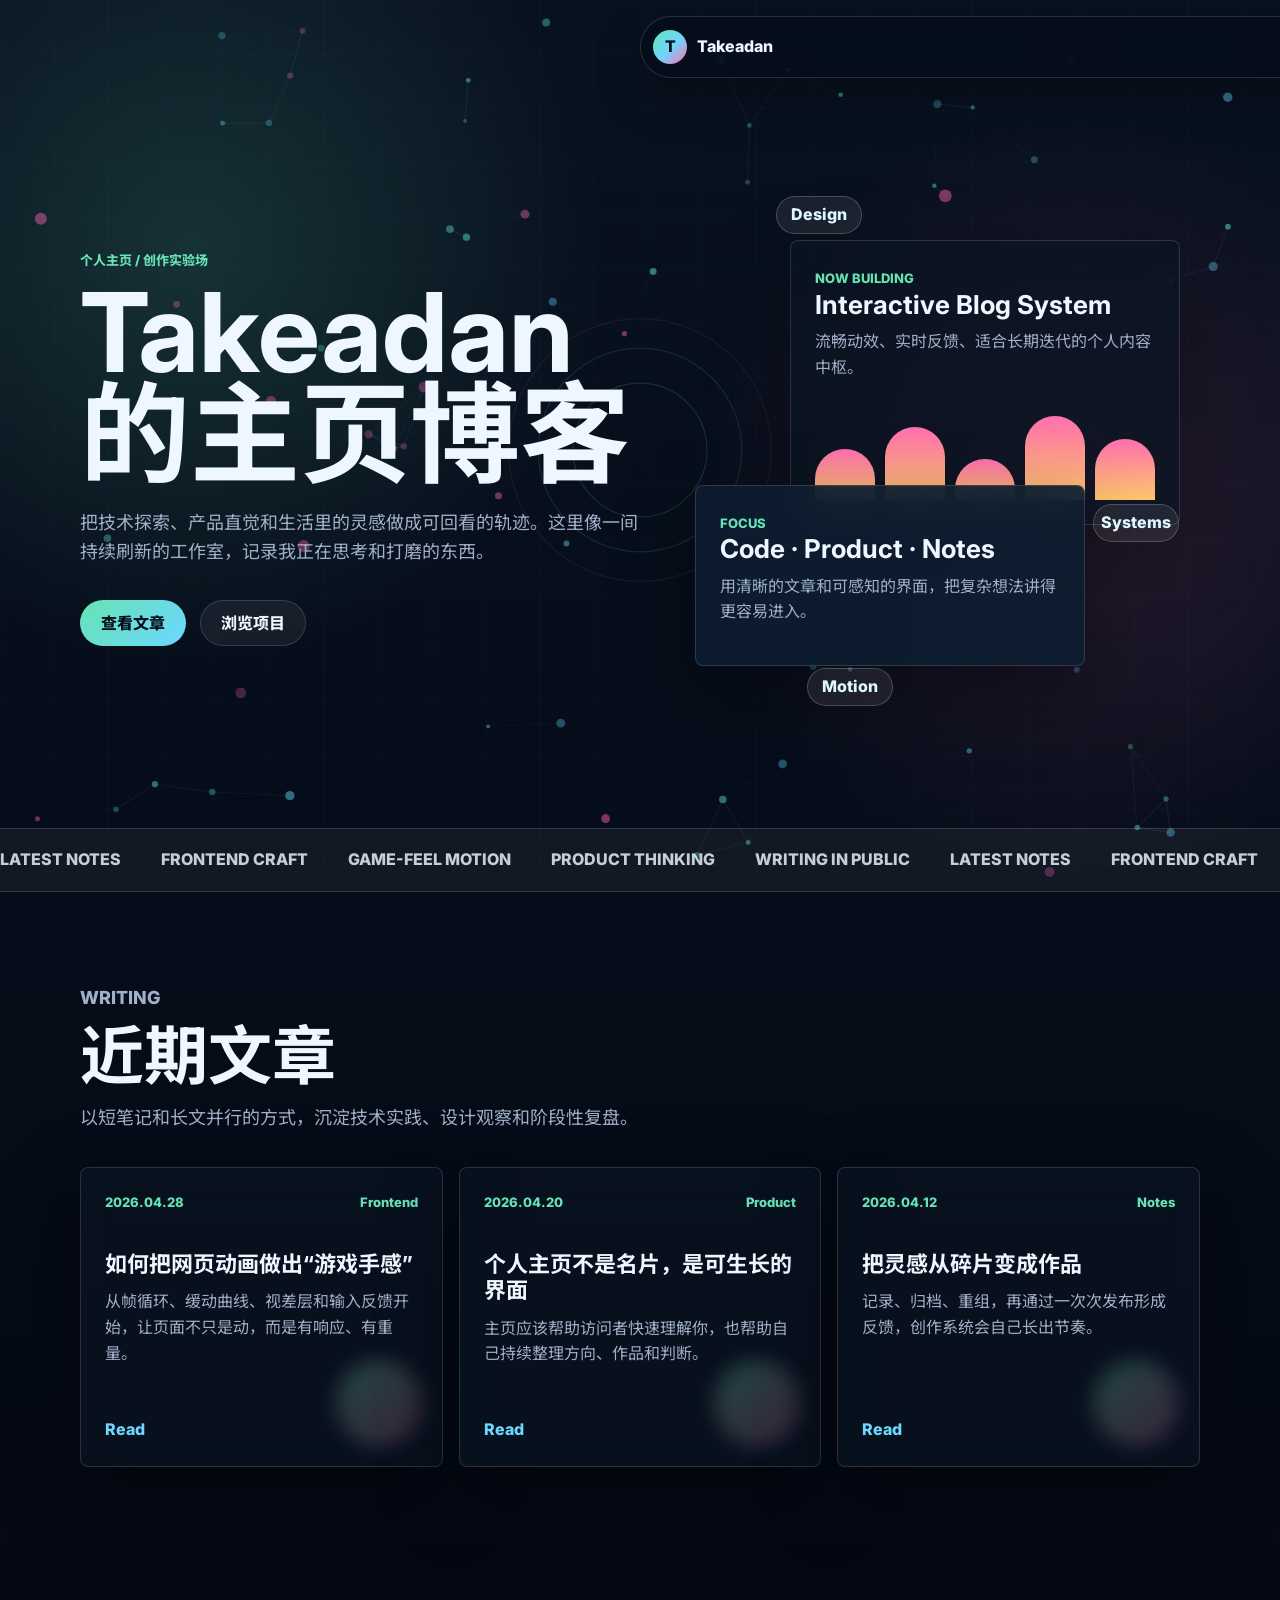
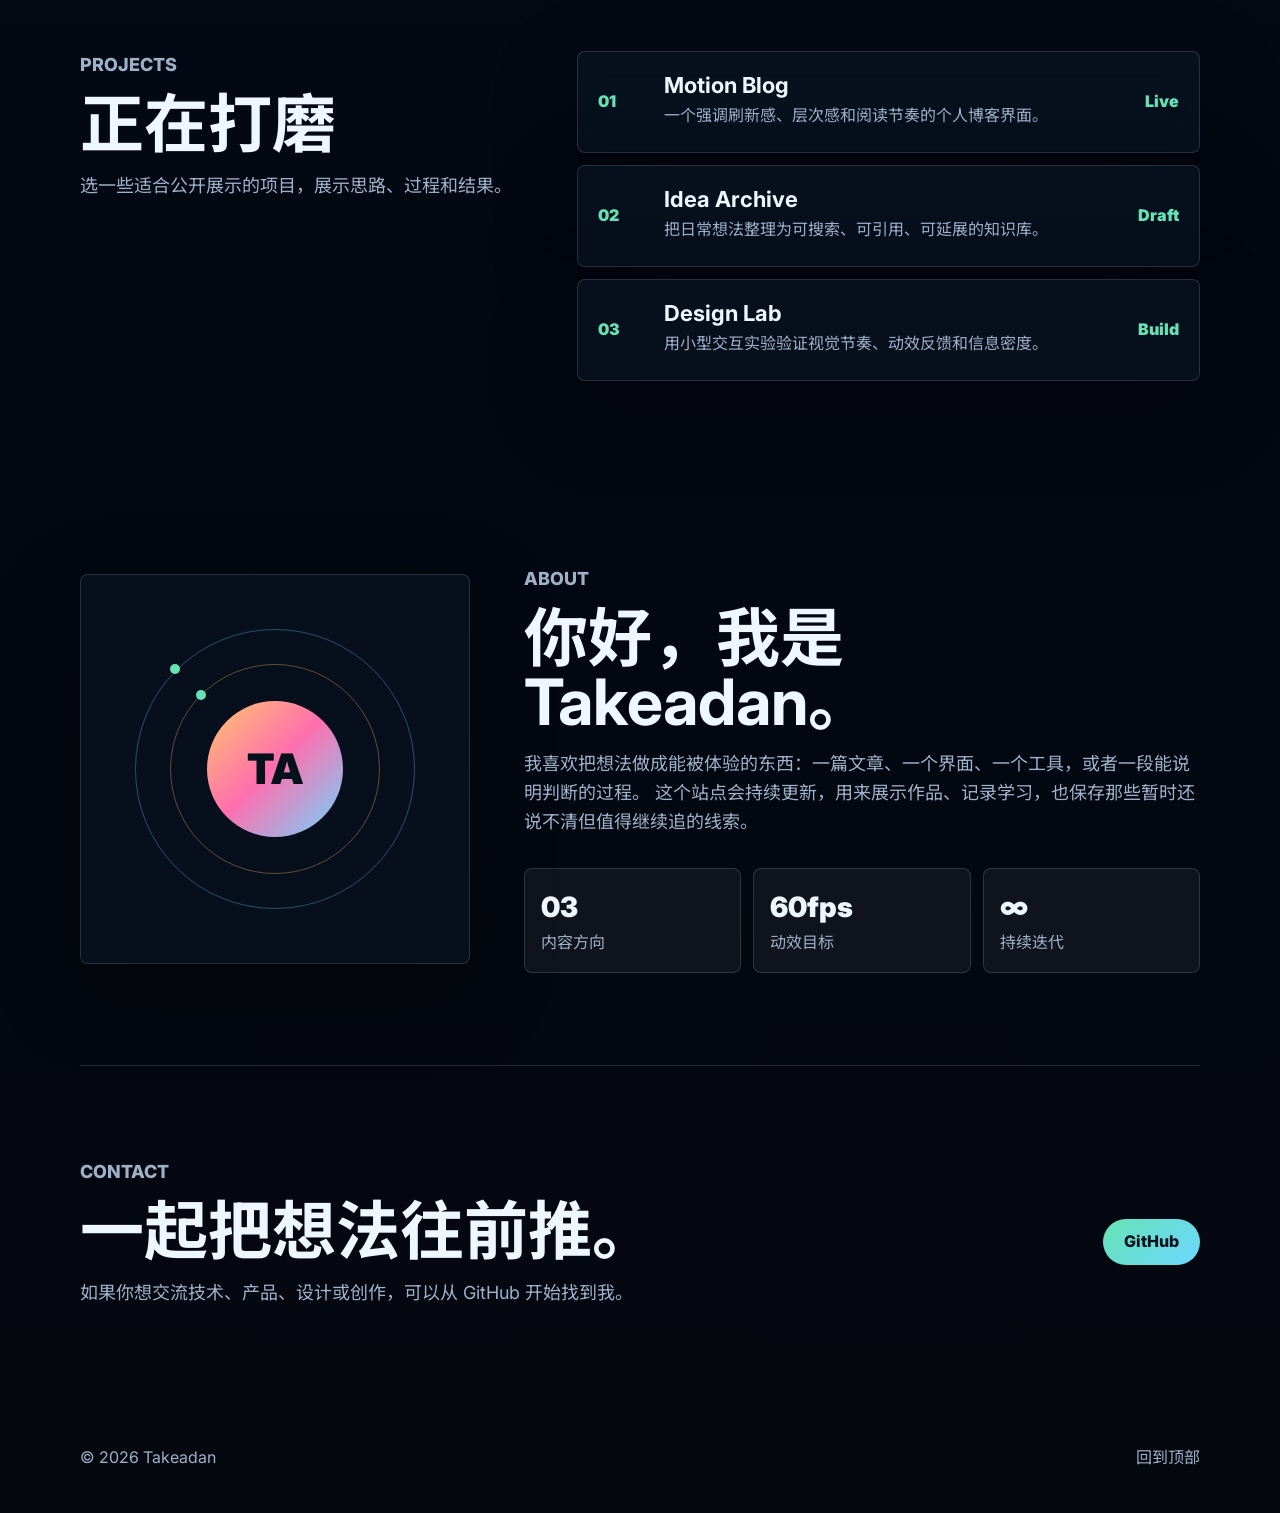
==== index.html @ 34e61346 "Create animated personal blog homepage" ====
<!doctype html>
<html lang="zh-CN">
  <head>
    <meta charset="utf-8" />
    <meta name="viewport" content="width=device-width, initial-scale=1" />
    <meta
      name="description"
      content="Takeadan 的个人主页博客，记录技术、产品、创作与生活观察。"
    />
    <meta name="theme-color" content="#08111f" />
    <title>Takeadan | Personal Blog</title>
    <link rel="preconnect" href="https://fonts.googleapis.com" />
    <link rel="preconnect" href="https://fonts.gstatic.com" crossorigin />
    <link
      href="https://fonts.googleapis.com/css2?family=Inter:wght@400;500;600;700;800&family=Noto+Sans+SC:wght@400;500;700;900&display=swap"
      rel="stylesheet"
    />
    <link rel="stylesheet" href="./styles.css" />
  </head>
  <body>
    <canvas id="motion-canvas" aria-hidden="true"></canvas>
    <div class="cursor-orbit" aria-hidden="true"></div>

    <header class="site-header" data-reveal>
      <a class="brand" href="#top" aria-label="Takeadan 首页">
        <span class="brand-mark">T</span>
        <span>Takeadan</span>
      </a>
      <nav class="site-nav" aria-label="主要导航">
        <a href="#writing">文章</a>
        <a href="#projects">项目</a>
        <a href="#about">关于</a>
        <a href="#contact">联系</a>
      </nav>
    </header>

    <main id="top">
      <section class="hero section-panel" aria-labelledby="hero-title">
        <div class="hero-copy" data-reveal>
          <p class="eyebrow">个人主页 / 创作实验场</p>
          <h1 id="hero-title">Takeadan 的主页博客</h1>
          <p class="hero-lede">
            把技术探索、产品直觉和生活里的灵感做成可回看的轨迹。这里像一间持续刷新的工作室，记录我正在思考和打磨的东西。
          </p>
          <div class="hero-actions" aria-label="快速入口">
            <a class="button primary magnetic" href="#writing">查看文章</a>
            <a class="button ghost magnetic" href="#projects">浏览项目</a>
          </div>
        </div>

        <div class="hero-stage" data-reveal>
          <div class="signal-card depth-1">
            <span class="card-kicker">Now Building</span>
            <strong>Interactive Blog System</strong>
            <p>流畅动效、实时反馈、适合长期迭代的个人内容中枢。</p>
            <div class="mini-chart" aria-hidden="true">
              <span style="--level: 54%"></span>
              <span style="--level: 76%"></span>
              <span style="--level: 43%"></span>
              <span style="--level: 88%"></span>
              <span style="--level: 64%"></span>
            </div>
          </div>
          <div class="signal-card depth-2">
            <span class="card-kicker">Focus</span>
            <strong>Code · Product · Notes</strong>
            <p>用清晰的文章和可感知的界面，把复杂想法讲得更容易进入。</p>
          </div>
          <div class="floating-chip chip-a">Design</div>
          <div class="floating-chip chip-b">Systems</div>
          <div class="floating-chip chip-c">Motion</div>
        </div>
      </section>

      <section class="ticker" aria-label="状态更新" data-reveal>
        <div class="ticker-track">
          <span>Latest notes</span>
          <span>Frontend craft</span>
          <span>Game-feel motion</span>
          <span>Product thinking</span>
          <span>Writing in public</span>
          <span>Latest notes</span>
          <span>Frontend craft</span>
          <span>Game-feel motion</span>
          <span>Product thinking</span>
          <span>Writing in public</span>
        </div>
      </section>

      <section id="writing" class="content-section" aria-labelledby="writing-title">
        <div class="section-heading" data-reveal>
          <p class="eyebrow">Writing</p>
          <h2 id="writing-title">近期文章</h2>
          <p>以短笔记和长文并行的方式，沉淀技术实践、设计观察和阶段性复盘。</p>
        </div>
        <div class="post-grid">
          <article class="post-card magnetic" data-reveal>
            <div class="post-meta">
              <time datetime="2026-04-28">2026.04.28</time>
              <span>Frontend</span>
            </div>
            <h3>如何把网页动画做出“游戏手感”</h3>
            <p>从帧循环、缓动曲线、视差层和输入反馈开始，让页面不只是动，而是有响应、有重量。</p>
            <a href="#" aria-label="阅读：如何把网页动画做出游戏手感">Read</a>
          </article>
          <article class="post-card magnetic" data-reveal>
            <div class="post-meta">
              <time datetime="2026-04-20">2026.04.20</time>
              <span>Product</span>
            </div>
            <h3>个人主页不是名片，是可生长的界面</h3>
            <p>主页应该帮助访问者快速理解你，也帮助自己持续整理方向、作品和判断。</p>
            <a href="#" aria-label="阅读：个人主页不是名片，是可生长的界面">Read</a>
          </article>
          <article class="post-card magnetic" data-reveal>
            <div class="post-meta">
              <time datetime="2026-04-12">2026.04.12</time>
              <span>Notes</span>
            </div>
            <h3>把灵感从碎片变成作品</h3>
            <p>记录、归档、重组，再通过一次次发布形成反馈，创作系统会自己长出节奏。</p>
            <a href="#" aria-label="阅读：把灵感从碎片变成作品">Read</a>
          </article>
        </div>
      </section>

      <section id="projects" class="content-section split-section" aria-labelledby="projects-title">
        <div class="section-heading" data-reveal>
          <p class="eyebrow">Projects</p>
          <h2 id="projects-title">正在打磨</h2>
          <p>选一些适合公开展示的项目，展示思路、过程和结果。</p>
        </div>
        <div class="project-list">
          <article class="project-row magnetic" data-reveal>
            <span>01</span>
            <div>
              <h3>Motion Blog</h3>
              <p>一个强调刷新感、层次感和阅读节奏的个人博客界面。</p>
            </div>
            <strong>Live</strong>
          </article>
          <article class="project-row magnetic" data-reveal>
            <span>02</span>
            <div>
              <h3>Idea Archive</h3>
              <p>把日常想法整理为可搜索、可引用、可延展的知识库。</p>
            </div>
            <strong>Draft</strong>
          </article>
          <article class="project-row magnetic" data-reveal>
            <span>03</span>
            <div>
              <h3>Design Lab</h3>
              <p>用小型交互实验验证视觉节奏、动效反馈和信息密度。</p>
            </div>
            <strong>Build</strong>
          </article>
        </div>
      </section>

      <section id="about" class="content-section about-section" aria-labelledby="about-title">
        <div class="portrait-panel" data-reveal aria-hidden="true">
          <div class="portrait-core">TA</div>
          <span class="orbit-line"></span>
          <span class="orbit-line second"></span>
        </div>
        <div class="about-copy" data-reveal>
          <p class="eyebrow">About</p>
          <h2 id="about-title">你好，我是 Takeadan。</h2>
          <p>
            我喜欢把想法做成能被体验的东西：一篇文章、一个界面、一个工具，或者一段能说明判断的过程。
            这个站点会持续更新，用来展示作品、记录学习，也保存那些暂时还说不清但值得继续追的线索。
          </p>
          <dl class="stats">
            <div>
              <dt>03</dt>
              <dd>内容方向</dd>
            </div>
            <div>
              <dt>60fps</dt>
              <dd>动效目标</dd>
            </div>
            <div>
              <dt>∞</dt>
              <dd>持续迭代</dd>
            </div>
          </dl>
        </div>
      </section>

      <section id="contact" class="content-section contact-section" aria-labelledby="contact-title">
        <div data-reveal>
          <p class="eyebrow">Contact</p>
          <h2 id="contact-title">一起把想法往前推。</h2>
          <p>如果你想交流技术、产品、设计或创作，可以从 GitHub 开始找到我。</p>
        </div>
        <a class="button primary magnetic" href="https://github.com/takeadan" rel="noreferrer" target="_blank">
          GitHub
        </a>
      </section>
    </main>

    <footer class="site-footer">
      <span>© 2026 Takeadan</span>
      <a href="#top">回到顶部</a>
    </footer>

    <script src="./script.js"></script>
  </body>
</html>
---- styles.css ----
:root {
  color-scheme: dark;
  --bg: #08111f;
  --bg-deep: #030712;
  --text: #eef6ff;
  --muted: #9fb0c7;
  --line: rgba(255, 255, 255, 0.14);
  --panel: rgba(10, 20, 34, 0.72);
  --panel-strong: rgba(13, 29, 48, 0.9);
  --green: #66e3b4;
  --cyan: #6cd7ff;
  --pink: #ff6fae;
  --amber: #ffc86b;
  --shadow: 0 28px 80px rgba(0, 0, 0, 0.38);
}

* {
  box-sizing: border-box;
}

html {
  scroll-behavior: smooth;
}

body {
  min-height: 100vh;
  margin: 0;
  background:
    radial-gradient(circle at 15% 8%, rgba(102, 227, 180, 0.16), transparent 26rem),
    radial-gradient(circle at 84% 16%, rgba(255, 111, 174, 0.14), transparent 24rem),
    linear-gradient(180deg, var(--bg), var(--bg-deep) 62%, #05080f);
  color: var(--text);
  font-family: "Inter", "Noto Sans SC", system-ui, -apple-system, BlinkMacSystemFont, sans-serif;
  line-height: 1.6;
  overflow-x: hidden;
}

a {
  color: inherit;
  text-decoration: none;
}

#motion-canvas {
  position: fixed;
  inset: 0;
  width: 100%;
  height: 100%;
  z-index: -2;
}

.cursor-orbit {
  position: fixed;
  left: 0;
  top: 0;
  width: 26px;
  height: 26px;
  border: 1px solid rgba(108, 215, 255, 0.55);
  border-radius: 50%;
  pointer-events: none;
  transform: translate3d(-50%, -50%, 0);
  z-index: 20;
  opacity: 0;
  transition: opacity 180ms ease;
  mix-blend-mode: screen;
}

.site-header {
  position: fixed;
  top: 16px;
  left: 50%;
  z-index: 10;
  display: flex;
  width: min(1120px, calc(100% - 28px));
  align-items: center;
  justify-content: space-between;
  padding: 10px 12px;
  border: 1px solid var(--line);
  border-radius: 999px;
  background: rgba(4, 12, 24, 0.58);
  box-shadow: 0 18px 50px rgba(0, 0, 0, 0.24);
  backdrop-filter: blur(18px);
  transform: translateX(-50%);
}

.brand,
.site-nav {
  display: flex;
  align-items: center;
}

.brand {
  gap: 10px;
  font-weight: 800;
}

.brand-mark {
  display: grid;
  width: 34px;
  height: 34px;
  place-items: center;
  border-radius: 50%;
  background: linear-gradient(135deg, var(--green), var(--cyan) 52%, var(--pink));
  color: #06111c;
}

.site-nav {
  gap: 4px;
}

.site-nav a {
  padding: 9px 13px;
  border-radius: 999px;
  color: var(--muted);
  font-size: 14px;
  transition: color 180ms ease, background 180ms ease;
}

.site-nav a:hover {
  background: rgba(255, 255, 255, 0.08);
  color: var(--text);
}

main {
  position: relative;
}

.section-panel,
.content-section {
  width: min(1120px, calc(100% - 32px));
  margin: 0 auto;
}

.hero {
  display: grid;
  min-height: 92vh;
  grid-template-columns: minmax(0, 1.04fr) minmax(320px, 0.96fr);
  gap: 42px;
  align-items: center;
  padding: 116px 0 48px;
}

.eyebrow,
.card-kicker {
  margin: 0 0 12px;
  color: var(--green);
  font-size: 13px;
  font-weight: 800;
  letter-spacing: 0;
  text-transform: uppercase;
}

h1,
h2,
h3,
p {
  margin-top: 0;
}

h1 {
  max-width: 780px;
  margin-bottom: 24px;
  font-size: clamp(48px, 9vw, 110px);
  line-height: 0.92;
  letter-spacing: 0;
}

h2 {
  margin-bottom: 16px;
  font-size: clamp(32px, 5vw, 64px);
  line-height: 1;
  letter-spacing: 0;
}

h3 {
  margin-bottom: 12px;
  font-size: 22px;
  line-height: 1.2;
}

.hero-lede,
.section-heading p,
.about-copy p,
.contact-section p {
  color: var(--muted);
  font-size: 18px;
}

.hero-lede {
  max-width: 680px;
  margin-bottom: 34px;
}

.hero-actions,
.contact-section {
  display: flex;
  flex-wrap: wrap;
  gap: 14px;
  align-items: center;
}

.button {
  display: inline-flex;
  min-height: 46px;
  align-items: center;
  justify-content: center;
  border: 1px solid var(--line);
  border-radius: 999px;
  padding: 0 20px;
  font-weight: 800;
  transition: border-color 180ms ease, background 180ms ease, color 180ms ease;
}

.button.primary {
  border-color: transparent;
  background: linear-gradient(135deg, var(--green), var(--cyan));
  color: #06111c;
}

.button.ghost {
  background: rgba(255, 255, 255, 0.06);
}

.hero-stage {
  position: relative;
  min-height: 520px;
  perspective: 1200px;
}

.signal-card,
.post-card,
.project-row,
.portrait-panel {
  border: 1px solid var(--line);
  background: var(--panel);
  box-shadow: var(--shadow);
  backdrop-filter: blur(18px);
}

.signal-card {
  position: absolute;
  width: min(390px, 90%);
  border-radius: 8px;
  padding: 24px;
  transform-style: preserve-3d;
}

.signal-card strong {
  display: block;
  margin-bottom: 10px;
  font-size: 26px;
  line-height: 1.1;
}

.signal-card p,
.post-card p,
.project-row p {
  color: var(--muted);
}

.depth-1 {
  top: 52px;
  right: 20px;
  animation: stageFloat 6s ease-in-out infinite;
}

.depth-2 {
  left: 12px;
  bottom: 42px;
  background: var(--panel-strong);
  animation: stageFloat 6s ease-in-out -2.1s infinite;
}

.mini-chart {
  display: grid;
  height: 96px;
  grid-template-columns: repeat(5, 1fr);
  gap: 10px;
  align-items: end;
  margin-top: 24px;
}

.mini-chart span {
  display: block;
  height: var(--level);
  border-radius: 999px 999px 4px 4px;
  background: linear-gradient(180deg, var(--pink), var(--amber));
  transform-origin: bottom;
  animation: barPulse 1.8s ease-in-out infinite alternate;
}

.mini-chart span:nth-child(even) {
  animation-delay: 260ms;
}

.floating-chip {
  position: absolute;
  display: grid;
  min-width: 86px;
  height: 38px;
  place-items: center;
  border: 1px solid rgba(255, 255, 255, 0.2);
  border-radius: 999px;
  background: rgba(255, 255, 255, 0.08);
  color: #dff8ff;
  font-weight: 800;
  animation: chipDrift 5.4s ease-in-out infinite;
}

.chip-a {
  top: 8px;
  left: 18%;
}

.chip-b {
  right: 4%;
  bottom: 166px;
  animation-delay: -1.2s;
}

.chip-c {
  left: 24%;
  bottom: 2px;
  animation-delay: -2.4s;
}

.ticker {
  overflow: hidden;
  border-block: 1px solid var(--line);
  background: rgba(255, 255, 255, 0.05);
}

.ticker-track {
  display: flex;
  width: max-content;
  gap: 40px;
  padding: 18px 0;
  color: rgba(238, 246, 255, 0.82);
  font-weight: 800;
  text-transform: uppercase;
  animation: tickerMove 26s linear infinite;
}

.ticker-track span {
  white-space: nowrap;
}

.content-section {
  padding: 92px 0;
}

.section-heading {
  max-width: 720px;
  margin-bottom: 34px;
}

.post-grid {
  display: grid;
  grid-template-columns: repeat(3, minmax(0, 1fr));
  gap: 16px;
}

.post-card {
  position: relative;
  min-height: 300px;
  overflow: hidden;
  border-radius: 8px;
  padding: 24px;
  transition: border-color 180ms ease, transform 180ms ease, background 180ms ease;
}

.post-card::before {
  position: absolute;
  inset: auto 20px 20px auto;
  width: 86px;
  height: 86px;
  border-radius: 50%;
  background: linear-gradient(135deg, rgba(102, 227, 180, 0.72), rgba(255, 111, 174, 0.58));
  content: "";
  filter: blur(10px);
  opacity: 0.36;
}

.post-card:hover,
.project-row:hover {
  border-color: rgba(108, 215, 255, 0.48);
  background: rgba(13, 29, 48, 0.86);
}

.post-meta {
  display: flex;
  justify-content: space-between;
  gap: 10px;
  margin-bottom: 38px;
  color: var(--green);
  font-size: 13px;
  font-weight: 800;
}

.post-card a {
  position: absolute;
  left: 24px;
  bottom: 24px;
  color: var(--cyan);
  font-weight: 800;
}

.split-section {
  display: grid;
  grid-template-columns: 0.85fr 1.15fr;
  gap: 36px;
  align-items: start;
}

.project-list {
  display: grid;
  gap: 12px;
}

.project-row {
  display: grid;
  grid-template-columns: 48px 1fr auto;
  gap: 18px;
  align-items: center;
  border-radius: 8px;
  padding: 20px;
}

.project-row > span,
.project-row > strong {
  color: var(--green);
  font-weight: 900;
}

.project-row h3,
.project-row p {
  margin-bottom: 4px;
}

.about-section {
  display: grid;
  grid-template-columns: 390px minmax(0, 1fr);
  gap: 54px;
  align-items: center;
}

.portrait-panel {
  position: relative;
  display: grid;
  aspect-ratio: 1;
  place-items: center;
  overflow: hidden;
  border-radius: 8px;
}

.portrait-core {
  display: grid;
  width: 136px;
  height: 136px;
  place-items: center;
  border-radius: 50%;
  background: linear-gradient(135deg, var(--amber), var(--pink) 48%, var(--cyan));
  color: #06111c;
  font-size: 42px;
  font-weight: 900;
}

.orbit-line {
  position: absolute;
  width: 72%;
  aspect-ratio: 1;
  border: 1px solid rgba(108, 215, 255, 0.32);
  border-radius: 50%;
  animation: spin 8s linear infinite;
}

.orbit-line::before {
  position: absolute;
  top: 12%;
  left: 12%;
  width: 10px;
  height: 10px;
  border-radius: 50%;
  background: var(--green);
  content: "";
}

.orbit-line.second {
  width: 54%;
  border-color: rgba(255, 200, 107, 0.34);
  animation-direction: reverse;
  animation-duration: 11s;
}

.stats {
  display: grid;
  grid-template-columns: repeat(3, 1fr);
  gap: 12px;
  margin: 32px 0 0;
}

.stats div {
  border: 1px solid var(--line);
  border-radius: 8px;
  padding: 16px;
  background: rgba(255, 255, 255, 0.05);
}

.stats dt {
  color: var(--text);
  font-size: 28px;
  font-weight: 900;
}

.stats dd {
  margin: 0;
  color: var(--muted);
}

.contact-section {
  justify-content: space-between;
  border-top: 1px solid var(--line);
}

.site-footer {
  display: flex;
  width: min(1120px, calc(100% - 32px));
  justify-content: space-between;
  margin: 0 auto;
  padding: 28px 0 42px;
  color: var(--muted);
}

[data-reveal] {
  opacity: 0;
  transform: translate3d(0, 32px, 0) scale(0.98);
  transition: opacity 700ms cubic-bezier(0.2, 0.86, 0.2, 1),
    transform 700ms cubic-bezier(0.2, 0.86, 0.2, 1);
}

[data-reveal].is-visible {
  opacity: 1;
  transform: translate3d(0, 0, 0) scale(1);
}

@keyframes stageFloat {
  0%,
  100% {
    transform: translate3d(0, 0, 0) rotateX(0deg) rotateY(0deg);
  }

  50% {
    transform: translate3d(0, -18px, 0) rotateX(2deg) rotateY(-3deg);
  }
}

@keyframes chipDrift {
  0%,
  100% {
    transform: translate3d(0, 0, 0);
  }

  50% {
    transform: translate3d(14px, -16px, 0);
  }
}

@keyframes barPulse {
  from {
    transform: scaleY(0.72);
  }

  to {
    transform: scaleY(1.05);
  }
}

@keyframes tickerMove {
  to {
    transform: translateX(-50%);
  }
}

@keyframes spin {
  to {
    transform: rotate(360deg);
  }
}

@media (max-width: 860px) {
  .site-header {
    align-items: flex-start;
    border-radius: 20px;
  }

  .site-nav {
    flex-wrap: wrap;
    justify-content: flex-end;
  }

  .hero,
  .split-section,
  .about-section {
    grid-template-columns: 1fr;
  }

  .hero {
    min-height: auto;
    padding-top: 132px;
  }

  .hero-stage {
    min-height: 460px;
  }

  .post-grid {
    grid-template-columns: 1fr;
  }

  .portrait-panel {
    max-width: 390px;
  }
}

@media (max-width: 560px) {
  .site-header {
    position: absolute;
    left: 14px;
    right: 14px;
    width: auto;
    transform: none;
  }

  .brand {
    min-width: 132px;
  }

  .site-nav a {
    padding: 7px 9px;
    font-size: 13px;
  }

  .hero {
    padding-top: 150px;
  }

  h1 {
    font-size: 48px;
  }

  .hero-stage {
    display: grid;
    min-height: auto;
    gap: 14px;
    padding-bottom: 54px;
  }

  .signal-card {
    position: relative;
    width: 86%;
    max-width: none;
  }

  .depth-1 {
    top: auto;
    right: auto;
    justify-self: end;
  }

  .depth-2 {
    left: auto;
    bottom: auto;
    justify-self: start;
    margin-top: -8px;
  }

  .floating-chip {
    min-width: 78px;
    height: 34px;
    font-size: 13px;
  }

  .chip-a {
    top: -18px;
    left: 4px;
  }

  .chip-b {
    right: 10px;
    bottom: 72px;
  }

  .chip-c {
    left: 76px;
    bottom: 10px;
  }

  .project-row {
    grid-template-columns: 1fr;
  }

  .stats {
    grid-template-columns: 1fr;
  }

  .contact-section,
  .site-footer {
    align-items: flex-start;
    flex-direction: column;
  }
}

@media (prefers-reduced-motion: reduce) {
  *,
  *::before,
  *::after {
    scroll-behavior: auto !important;
    animation-duration: 0.001ms !important;
    animation-iteration-count: 1 !important;
    transition-duration: 0.001ms !important;
  }

  .cursor-orbit {
    display: none;
  }
}
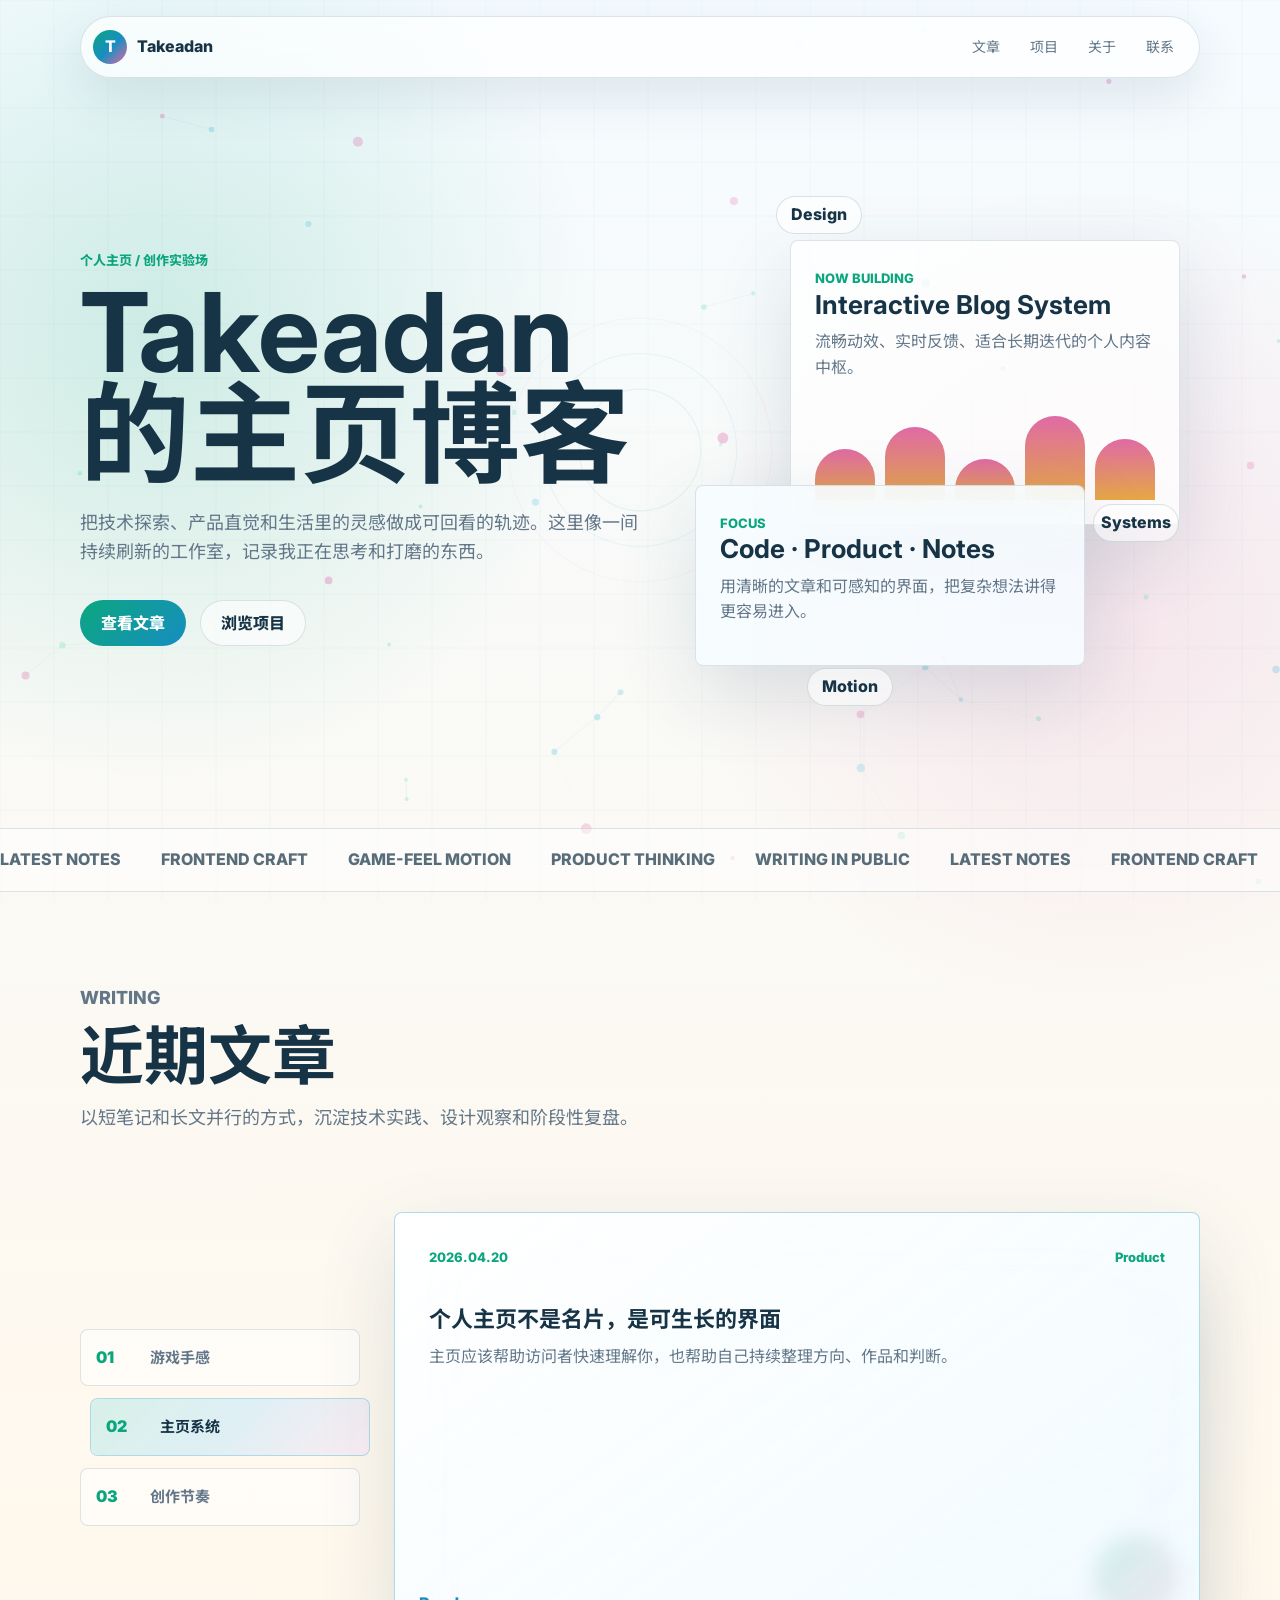
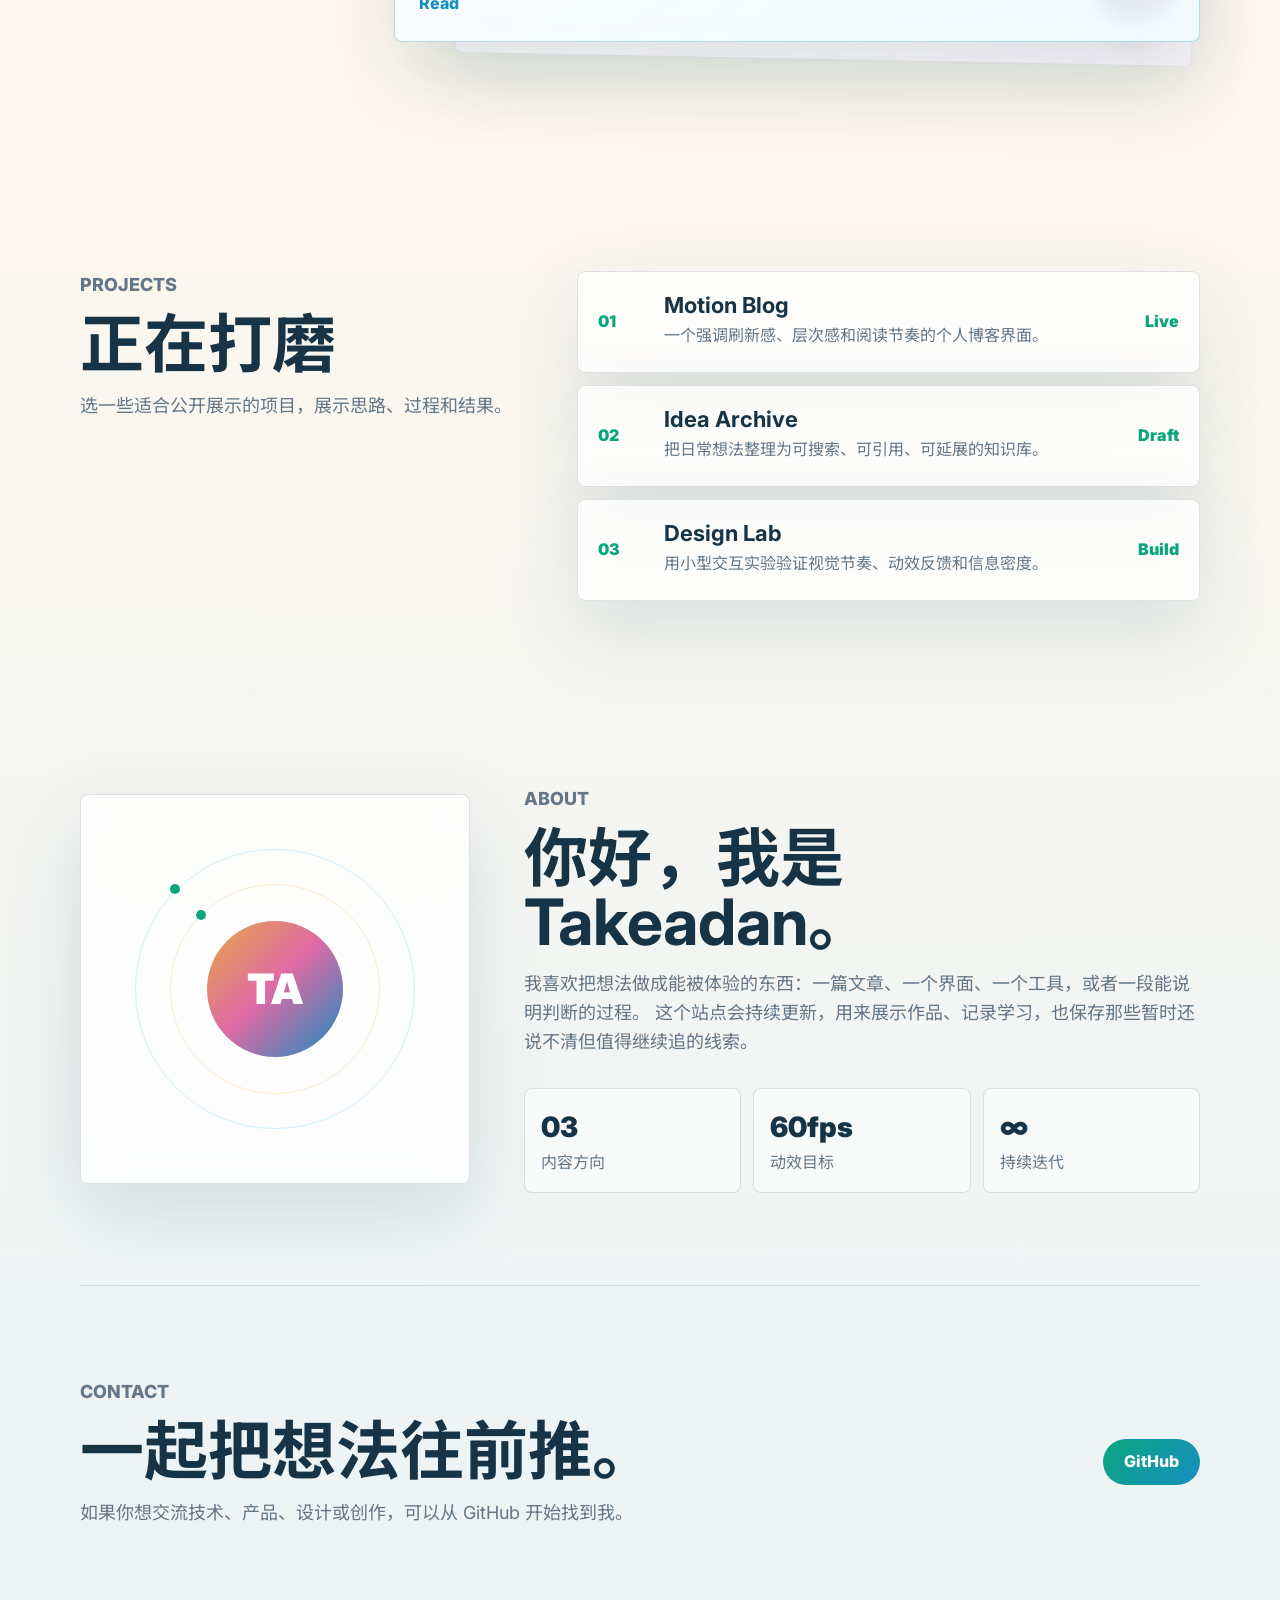
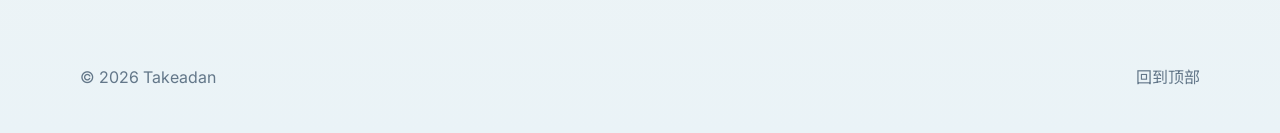
==== commit 463a9efc: "Redesign writing cards as stacked controls" ====
--- a/index.html
+++ b/index.html
@@ -93,8 +93,23 @@
           <h2 id="writing-title">近期文章</h2>
           <p>以短笔记和长文并行的方式，沉淀技术实践、设计观察和阶段性复盘。</p>
         </div>
-        <div class="post-grid">
-          <article class="post-card magnetic" data-reveal>
+        <div class="post-stack-shell" data-reveal>
+          <div class="stack-control" aria-label="文章切换">
+            <button class="stack-dot is-active" type="button" data-stack-target="0">
+              <span>01</span>
+              <strong>游戏手感</strong>
+            </button>
+            <button class="stack-dot" type="button" data-stack-target="1">
+              <span>02</span>
+              <strong>主页系统</strong>
+            </button>
+            <button class="stack-dot" type="button" data-stack-target="2">
+              <span>03</span>
+              <strong>创作节奏</strong>
+            </button>
+          </div>
+          <div class="post-stack" data-stack>
+            <article class="post-card magnetic is-active" data-stack-card data-reveal>
             <div class="post-meta">
               <time datetime="2026-04-28">2026.04.28</time>
               <span>Frontend</span>
@@ -103,7 +118,7 @@
             <p>从帧循环、缓动曲线、视差层和输入反馈开始，让页面不只是动，而是有响应、有重量。</p>
             <a href="#" aria-label="阅读：如何把网页动画做出游戏手感">Read</a>
           </article>
-          <article class="post-card magnetic" data-reveal>
+            <article class="post-card magnetic" data-stack-card data-reveal>
             <div class="post-meta">
               <time datetime="2026-04-20">2026.04.20</time>
               <span>Product</span>
@@ -112,7 +127,7 @@
             <p>主页应该帮助访问者快速理解你，也帮助自己持续整理方向、作品和判断。</p>
             <a href="#" aria-label="阅读：个人主页不是名片，是可生长的界面">Read</a>
           </article>
-          <article class="post-card magnetic" data-reveal>
+            <article class="post-card magnetic" data-stack-card data-reveal>
             <div class="post-meta">
               <time datetime="2026-04-12">2026.04.12</time>
               <span>Notes</span>
@@ -121,6 +136,7 @@
             <p>记录、归档、重组，再通过一次次发布形成反馈，创作系统会自己长出节奏。</p>
             <a href="#" aria-label="阅读：把灵感从碎片变成作品">Read</a>
           </article>
+          </div>
         </div>
       </section>
 
--- a/styles.css
+++ b/styles.css
@@ -1,17 +1,17 @@
 :root {
-  color-scheme: dark;
-  --bg: #08111f;
-  --bg-deep: #030712;
-  --text: #eef6ff;
-  --muted: #9fb0c7;
-  --line: rgba(255, 255, 255, 0.14);
-  --panel: rgba(10, 20, 34, 0.72);
-  --panel-strong: rgba(13, 29, 48, 0.9);
-  --green: #66e3b4;
-  --cyan: #6cd7ff;
-  --pink: #ff6fae;
-  --amber: #ffc86b;
-  --shadow: 0 28px 80px rgba(0, 0, 0, 0.38);
+  color-scheme: light;
+  --bg: #f5fbff;
+  --bg-deep: #eaf3f7;
+  --text: #173447;
+  --muted: #637789;
+  --line: rgba(27, 76, 103, 0.14);
+  --panel: rgba(255, 255, 255, 0.76);
+  --panel-strong: rgba(247, 252, 255, 0.9);
+  --green: #0ca67e;
+  --cyan: #168ec1;
+  --pink: #df6aa5;
+  --amber: #e6a845;
+  --shadow: 0 28px 80px rgba(31, 77, 102, 0.14);
 }
 
 * {
@@ -26,9 +26,9 @@
   min-height: 100vh;
   margin: 0;
   background:
-    radial-gradient(circle at 15% 8%, rgba(102, 227, 180, 0.16), transparent 26rem),
-    radial-gradient(circle at 84% 16%, rgba(255, 111, 174, 0.14), transparent 24rem),
-    linear-gradient(180deg, var(--bg), var(--bg-deep) 62%, #05080f);
+    radial-gradient(circle at 12% 10%, rgba(12, 166, 126, 0.18), transparent 28rem),
+    radial-gradient(circle at 86% 18%, rgba(223, 106, 165, 0.15), transparent 26rem),
+    linear-gradient(180deg, var(--bg), #fff8ed 46%, var(--bg-deep));
   color: var(--text);
   font-family: "Inter", "Noto Sans SC", system-ui, -apple-system, BlinkMacSystemFont, sans-serif;
   line-height: 1.6;
@@ -54,7 +54,7 @@
   top: 0;
   width: 26px;
   height: 26px;
-  border: 1px solid rgba(108, 215, 255, 0.55);
+  border: 1px solid rgba(22, 142, 193, 0.42);
   border-radius: 50%;
   pointer-events: none;
   transform: translate3d(-50%, -50%, 0);
@@ -76,8 +76,8 @@
   padding: 10px 12px;
   border: 1px solid var(--line);
   border-radius: 999px;
-  background: rgba(4, 12, 24, 0.58);
-  box-shadow: 0 18px 50px rgba(0, 0, 0, 0.24);
+  background: rgba(255, 255, 255, 0.68);
+  box-shadow: 0 18px 50px rgba(39, 83, 110, 0.12);
   backdrop-filter: blur(18px);
   transform: translateX(-50%);
 }
@@ -100,7 +100,7 @@
   place-items: center;
   border-radius: 50%;
   background: linear-gradient(135deg, var(--green), var(--cyan) 52%, var(--pink));
-  color: #06111c;
+  color: #ffffff;
 }
 
 .site-nav {
@@ -162,6 +162,7 @@
   font-size: clamp(48px, 9vw, 110px);
   line-height: 0.92;
   letter-spacing: 0;
+  overflow-wrap: anywhere;
 }
 
 h2 {
@@ -188,6 +189,10 @@
 .hero-lede {
   max-width: 680px;
   margin-bottom: 34px;
+}
+
+.hero-copy {
+  min-width: 0;
 }
 
 .hero-actions,
@@ -213,11 +218,11 @@
 .button.primary {
   border-color: transparent;
   background: linear-gradient(135deg, var(--green), var(--cyan));
-  color: #06111c;
+  color: #ffffff;
 }
 
 .button.ghost {
-  background: rgba(255, 255, 255, 0.06);
+  background: rgba(255, 255, 255, 0.58);
 }
 
 .hero-stage {
@@ -238,10 +243,46 @@
 
 .signal-card {
   position: absolute;
+  overflow: hidden;
   width: min(390px, 90%);
   border-radius: 8px;
   padding: 24px;
   transform-style: preserve-3d;
+}
+
+.signal-card::after,
+.post-card::after,
+.project-row::after {
+  position: absolute;
+  inset: 0;
+  z-index: 2;
+  pointer-events: none;
+  background:
+    linear-gradient(115deg, transparent 0%, rgba(102, 227, 180, 0.2) 28%, rgba(108, 215, 255, 0.32) 45%, rgba(255, 111, 174, 0.2) 62%, transparent 100%);
+  content: "";
+  opacity: 0;
+  transform: translate3d(-120%, 0, 0);
+}
+
+.hero-stage.is-visible .signal-card::after,
+.post-card.is-visible::after,
+.project-row.is-visible::after {
+  animation: cardSheen 1.25s cubic-bezier(0.18, 0.84, 0.18, 1) both;
+}
+
+.post-stack .post-card[data-stack-state="active"]::after {
+  animation: stackCardReveal 1.45s cubic-bezier(0.18, 0.84, 0.18, 1) both;
+}
+
+.hero-stage.is-visible .depth-2::after,
+.post-card.is-visible:nth-child(2)::after,
+.project-row.is-visible:nth-child(2)::after {
+  animation-delay: 140ms;
+}
+
+.post-card.is-visible:nth-child(3)::after,
+.project-row.is-visible:nth-child(3)::after {
+  animation-delay: 280ms;
 }
 
 .signal-card strong {
@@ -249,6 +290,7 @@
   margin-bottom: 10px;
   font-size: 26px;
   line-height: 1.1;
+  overflow-wrap: anywhere;
 }
 
 .signal-card p,
@@ -260,14 +302,14 @@
 .depth-1 {
   top: 52px;
   right: 20px;
-  animation: stageFloat 6s ease-in-out infinite;
+  animation: stageFloat 10s ease-in-out infinite;
 }
 
 .depth-2 {
   left: 12px;
   bottom: 42px;
   background: var(--panel-strong);
-  animation: stageFloat 6s ease-in-out -2.1s infinite;
+  animation: stageFloat 10s ease-in-out -3.2s infinite;
 }
 
 .mini-chart {
@@ -285,7 +327,7 @@
   border-radius: 999px 999px 4px 4px;
   background: linear-gradient(180deg, var(--pink), var(--amber));
   transform-origin: bottom;
-  animation: barPulse 1.8s ease-in-out infinite alternate;
+  animation: barPulse 3.2s ease-in-out infinite alternate;
 }
 
 .mini-chart span:nth-child(even) {
@@ -298,12 +340,12 @@
   min-width: 86px;
   height: 38px;
   place-items: center;
-  border: 1px solid rgba(255, 255, 255, 0.2);
+  border: 1px solid rgba(27, 76, 103, 0.16);
   border-radius: 999px;
-  background: rgba(255, 255, 255, 0.08);
-  color: #dff8ff;
+  background: rgba(255, 255, 255, 0.62);
+  color: var(--text);
   font-weight: 800;
-  animation: chipDrift 5.4s ease-in-out infinite;
+  animation: chipDrift 9s ease-in-out infinite;
 }
 
 .chip-a {
@@ -326,7 +368,7 @@
 .ticker {
   overflow: hidden;
   border-block: 1px solid var(--line);
-  background: rgba(255, 255, 255, 0.05);
+  background: rgba(255, 255, 255, 0.48);
 }
 
 .ticker-track {
@@ -334,10 +376,10 @@
   width: max-content;
   gap: 40px;
   padding: 18px 0;
-  color: rgba(238, 246, 255, 0.82);
+  color: rgba(23, 52, 71, 0.72);
   font-weight: 800;
   text-transform: uppercase;
-  animation: tickerMove 26s linear infinite;
+  animation: tickerMove 38s linear infinite;
 }
 
 .ticker-track span {
@@ -353,10 +395,75 @@
   margin-bottom: 34px;
 }
 
-.post-grid {
-  display: grid;
-  grid-template-columns: repeat(3, minmax(0, 1fr));
-  gap: 16px;
+.post-stack-shell {
+  display: grid;
+  min-height: 520px;
+  grid-template-columns: 280px minmax(0, 1fr);
+  gap: 34px;
+  align-items: center;
+}
+
+.stack-control {
+  display: grid;
+  gap: 12px;
+}
+
+.stack-dot {
+  position: relative;
+  display: grid;
+  grid-template-columns: 42px 1fr;
+  gap: 12px;
+  align-items: center;
+  border: 1px solid var(--line);
+  border-radius: 8px;
+  padding: 15px;
+  background: rgba(255, 255, 255, 0.58);
+  color: var(--muted);
+  cursor: pointer;
+  font: inherit;
+  text-align: left;
+  transition: border-color 260ms ease, background 260ms ease, color 260ms ease, transform 260ms ease;
+}
+
+.stack-dot::before {
+  position: absolute;
+  inset: 0;
+  border-radius: inherit;
+  background: linear-gradient(135deg, rgba(12, 166, 126, 0.16), rgba(22, 142, 193, 0.14), rgba(223, 106, 165, 0.12));
+  content: "";
+  opacity: 0;
+  transition: opacity 260ms ease;
+}
+
+.stack-dot span,
+.stack-dot strong {
+  position: relative;
+}
+
+.stack-dot span {
+  color: var(--green);
+  font-weight: 900;
+}
+
+.stack-dot strong {
+  font-size: 15px;
+}
+
+.stack-dot.is-active {
+  border-color: rgba(22, 142, 193, 0.34);
+  background: rgba(255, 255, 255, 0.86);
+  color: var(--text);
+  transform: translateX(10px);
+}
+
+.stack-dot.is-active::before {
+  opacity: 1;
+}
+
+.post-stack {
+  position: relative;
+  min-height: 430px;
+  perspective: 1400px;
 }
 
 .post-card {
@@ -365,7 +472,52 @@
   overflow: hidden;
   border-radius: 8px;
   padding: 24px;
-  transition: border-color 180ms ease, transform 180ms ease, background 180ms ease;
+  transition: border-color 260ms ease, opacity 520ms cubic-bezier(0.16, 0.92, 0.18, 1),
+    transform 640ms cubic-bezier(0.16, 0.92, 0.18, 1), background 260ms ease;
+}
+
+.post-stack .post-card {
+  position: absolute;
+  inset: 0;
+  min-height: 430px;
+  padding: 34px;
+  transform-origin: 50% 88%;
+  will-change: transform, opacity;
+}
+
+.post-stack .post-card[data-stack-state="active"] {
+  z-index: 5;
+  opacity: 1;
+  border-color: rgba(22, 142, 193, 0.32);
+  background:
+    linear-gradient(145deg, rgba(255, 255, 255, 0.96), rgba(239, 250, 255, 0.88)),
+    var(--panel);
+  transform: translate3d(0, 0, 0) scale(1) rotateX(0deg);
+}
+
+.post-stack .post-card[data-stack-state="next"] {
+  z-index: 4;
+  opacity: 0.72;
+  background:
+    linear-gradient(145deg, rgba(255, 255, 255, 0.78), rgba(247, 239, 255, 0.72)),
+    var(--panel);
+  transform: translate3d(28px, 30px, -60px) scale(0.955) rotateZ(1.1deg);
+}
+
+.post-stack .post-card[data-stack-state="far"] {
+  z-index: 3;
+  opacity: 0.42;
+  background:
+    linear-gradient(145deg, rgba(255, 255, 255, 0.68), rgba(255, 248, 232, 0.64)),
+    var(--panel);
+  transform: translate3d(54px, 58px, -120px) scale(0.91) rotateZ(2deg);
+}
+
+.post-stack .post-card[data-stack-state="behind"] {
+  z-index: 2;
+  opacity: 0.2;
+  pointer-events: none;
+  transform: translate3d(-24px, -22px, -120px) scale(0.92) rotateZ(-1.4deg);
 }
 
 .post-card::before {
@@ -374,7 +526,7 @@
   width: 86px;
   height: 86px;
   border-radius: 50%;
-  background: linear-gradient(135deg, rgba(102, 227, 180, 0.72), rgba(255, 111, 174, 0.58));
+  background: linear-gradient(135deg, rgba(12, 166, 126, 0.42), rgba(223, 106, 165, 0.34));
   content: "";
   filter: blur(10px);
   opacity: 0.36;
@@ -382,8 +534,8 @@
 
 .post-card:hover,
 .project-row:hover {
-  border-color: rgba(108, 215, 255, 0.48);
-  background: rgba(13, 29, 48, 0.86);
+  border-color: rgba(22, 142, 193, 0.42);
+  background: rgba(255, 255, 255, 0.88);
 }
 
 .post-meta {
@@ -417,10 +569,12 @@
 }
 
 .project-row {
+  position: relative;
   display: grid;
   grid-template-columns: 48px 1fr auto;
   gap: 18px;
   align-items: center;
+  overflow: hidden;
   border-radius: 8px;
   padding: 20px;
 }
@@ -459,7 +613,7 @@
   place-items: center;
   border-radius: 50%;
   background: linear-gradient(135deg, var(--amber), var(--pink) 48%, var(--cyan));
-  color: #06111c;
+  color: #ffffff;
   font-size: 42px;
   font-weight: 900;
 }
@@ -470,7 +624,7 @@
   aspect-ratio: 1;
   border: 1px solid rgba(108, 215, 255, 0.32);
   border-radius: 50%;
-  animation: spin 8s linear infinite;
+  animation: spin 15s linear infinite;
 }
 
 .orbit-line::before {
@@ -488,7 +642,7 @@
   width: 54%;
   border-color: rgba(255, 200, 107, 0.34);
   animation-direction: reverse;
-  animation-duration: 11s;
+  animation-duration: 20s;
 }
 
 .stats {
@@ -502,7 +656,7 @@
   border: 1px solid var(--line);
   border-radius: 8px;
   padding: 16px;
-  background: rgba(255, 255, 255, 0.05);
+  background: rgba(255, 255, 255, 0.5);
 }
 
 .stats dt {
@@ -532,14 +686,30 @@
 
 [data-reveal] {
   opacity: 0;
-  transform: translate3d(0, 32px, 0) scale(0.98);
-  transition: opacity 700ms cubic-bezier(0.2, 0.86, 0.2, 1),
-    transform 700ms cubic-bezier(0.2, 0.86, 0.2, 1);
+  filter: blur(8px);
+  transform: translate3d(0, 44px, 0) scale(0.965);
+  transition: opacity 980ms cubic-bezier(0.16, 0.92, 0.18, 1),
+    filter 980ms cubic-bezier(0.16, 0.92, 0.18, 1),
+    transform 980ms cubic-bezier(0.16, 0.92, 0.18, 1);
+}
+
+.post-card[data-reveal],
+.project-row[data-reveal] {
+  transform: translate3d(0, 58px, 0) scale(0.94) rotateX(7deg);
 }
 
 [data-reveal].is-visible {
   opacity: 1;
+  filter: blur(0);
   transform: translate3d(0, 0, 0) scale(1);
+}
+
+.site-header[data-reveal] {
+  transform: translateX(-50%) translate3d(0, 32px, 0) scale(0.98);
+}
+
+.site-header[data-reveal].is-visible {
+  transform: translateX(-50%) translate3d(0, 0, 0) scale(1);
 }
 
 @keyframes stageFloat {
@@ -564,6 +734,42 @@
   }
 }
 
+@keyframes cardSheen {
+  0% {
+    opacity: 0;
+    transform: translate3d(-120%, 0, 0);
+  }
+
+  28% {
+    opacity: 0.82;
+  }
+
+  100% {
+    opacity: 0;
+    transform: translate3d(120%, 0, 0);
+  }
+}
+
+@keyframes stackCardReveal {
+  0% {
+    opacity: 0;
+    transform: translate3d(-120%, 0, 0);
+  }
+
+  24% {
+    opacity: 0.92;
+  }
+
+  58% {
+    opacity: 0.48;
+  }
+
+  100% {
+    opacity: 0;
+    transform: translate3d(120%, 0, 0);
+  }
+}
+
 @keyframes barPulse {
   from {
     transform: scaleY(0.72);
@@ -612,8 +818,19 @@
     min-height: 460px;
   }
 
-  .post-grid {
+  .post-stack-shell {
     grid-template-columns: 1fr;
+    gap: 22px;
+  }
+
+  .stack-control {
+    grid-template-columns: repeat(3, minmax(0, 1fr));
+  }
+
+  .stack-dot {
+    grid-template-columns: 1fr;
+    gap: 4px;
+    padding: 12px;
   }
 
   .portrait-panel {
@@ -630,6 +847,14 @@
     transform: none;
   }
 
+  .site-header[data-reveal] {
+    transform: translate3d(0, 28px, 0) scale(0.98);
+  }
+
+  .site-header[data-reveal].is-visible {
+    transform: translate3d(0, 0, 0) scale(1);
+  }
+
   .brand {
     min-width: 132px;
   }
@@ -644,7 +869,7 @@
   }
 
   h1 {
-    font-size: 48px;
+    font-size: 44px;
   }
 
   .hero-stage {
@@ -696,6 +921,23 @@
 
   .project-row {
     grid-template-columns: 1fr;
+  }
+
+  .post-stack-shell {
+    min-height: 620px;
+  }
+
+  .post-stack {
+    min-height: 430px;
+  }
+
+  .post-stack .post-card {
+    min-height: 410px;
+    padding: 24px;
+  }
+
+  .stack-dot strong {
+    font-size: 13px;
   }
 
   .stats {
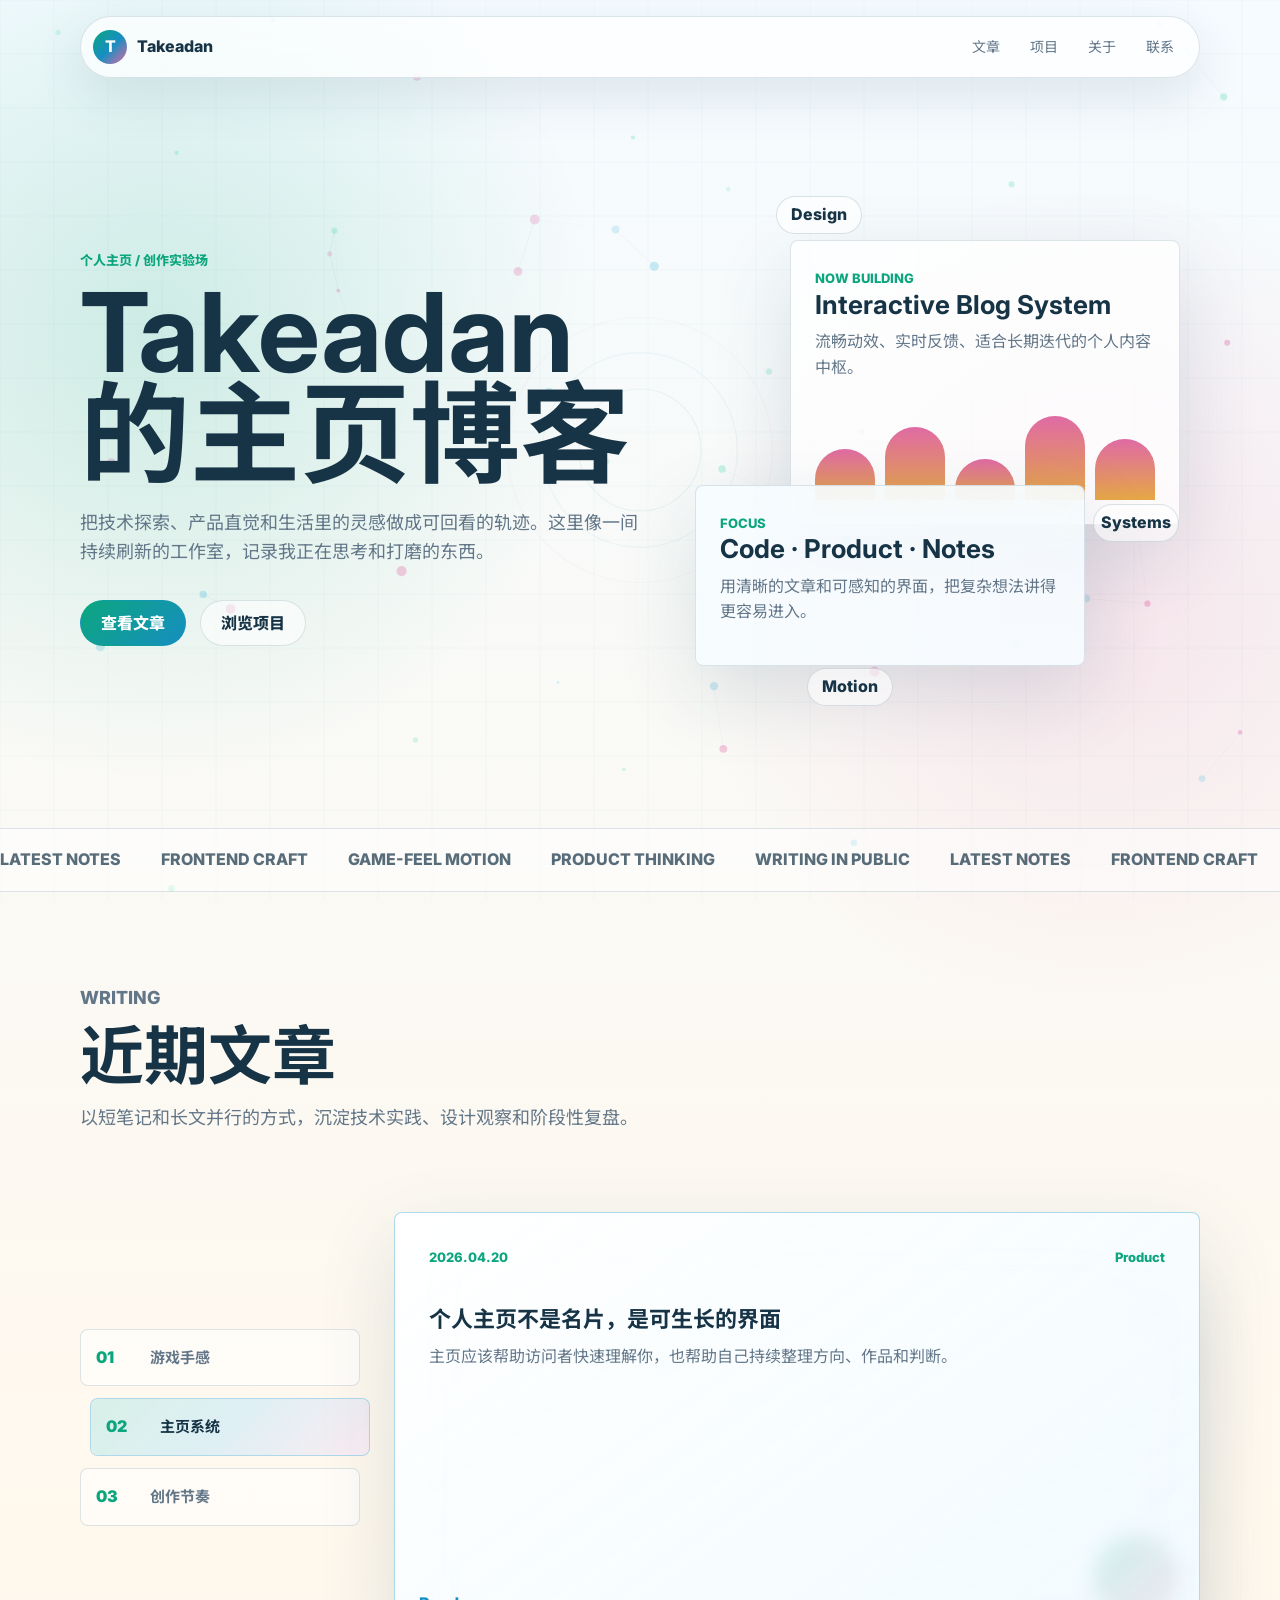
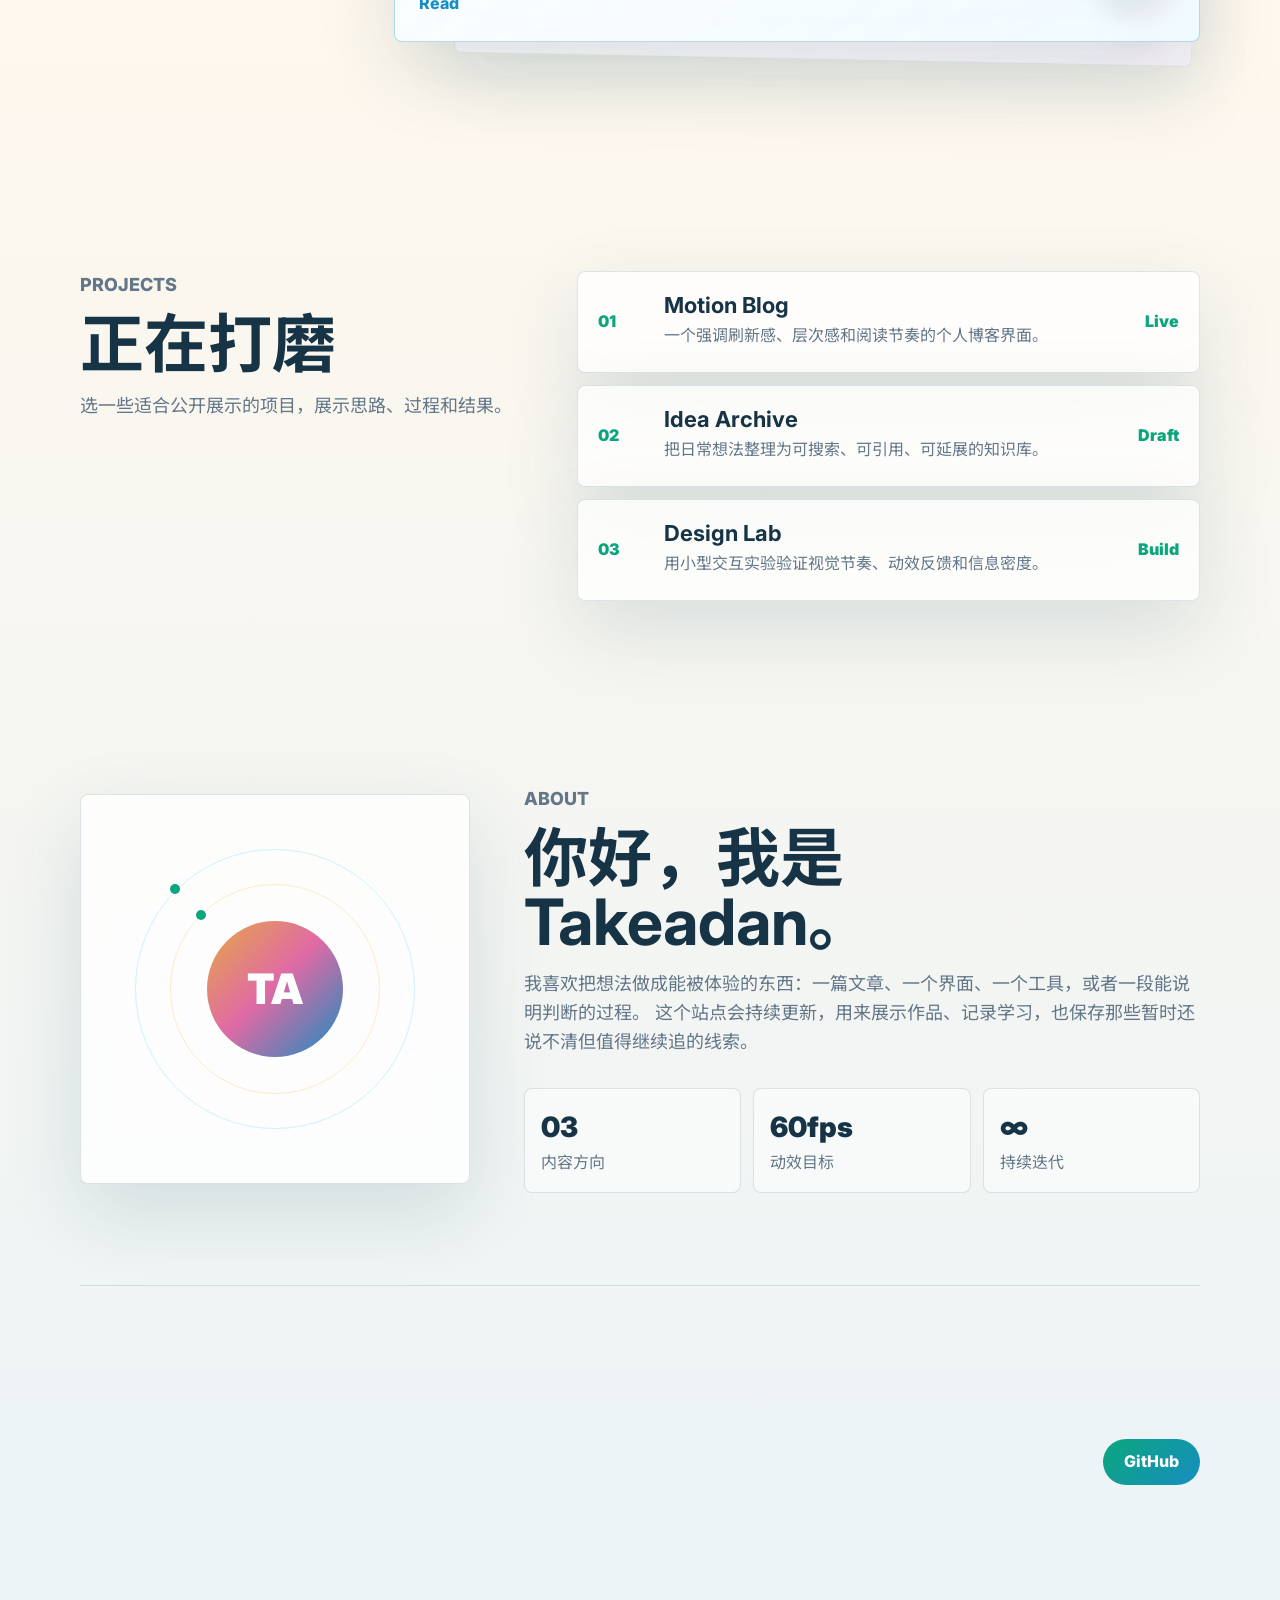
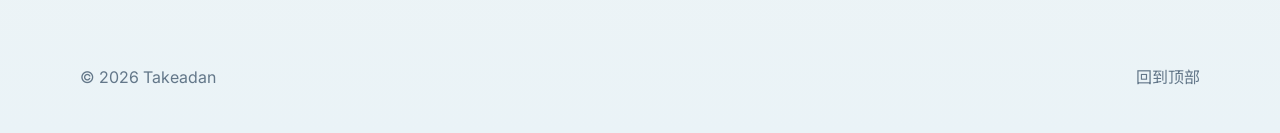
==== commit 87422d39: "Add article pages and reusable post template" ====
--- a/index.html
+++ b/index.html
@@ -116,7 +116,7 @@
             </div>
             <h3>如何把网页动画做出“游戏手感”</h3>
             <p>从帧循环、缓动曲线、视差层和输入反馈开始，让页面不只是动，而是有响应、有重量。</p>
-            <a href="#" aria-label="阅读：如何把网页动画做出游戏手感">Read</a>
+            <a href="./posts/game-feel-animation.html" aria-label="阅读：如何把网页动画做出游戏手感">Read</a>
           </article>
             <article class="post-card magnetic" data-stack-card data-reveal>
             <div class="post-meta">
@@ -125,7 +125,7 @@
             </div>
             <h3>个人主页不是名片，是可生长的界面</h3>
             <p>主页应该帮助访问者快速理解你，也帮助自己持续整理方向、作品和判断。</p>
-            <a href="#" aria-label="阅读：个人主页不是名片，是可生长的界面">Read</a>
+            <a href="./posts/personal-homepage-system.html" aria-label="阅读：个人主页不是名片，是可生长的界面">Read</a>
           </article>
             <article class="post-card magnetic" data-stack-card data-reveal>
             <div class="post-meta">
@@ -134,7 +134,7 @@
             </div>
             <h3>把灵感从碎片变成作品</h3>
             <p>记录、归档、重组，再通过一次次发布形成反馈，创作系统会自己长出节奏。</p>
-            <a href="#" aria-label="阅读：把灵感从碎片变成作品">Read</a>
+            <a href="./posts/idea-to-work.html" aria-label="阅读：把灵感从碎片变成作品">Read</a>
           </article>
           </div>
         </div>
--- a/styles.css
+++ b/styles.css
@@ -684,6 +684,115 @@
   color: var(--muted);
 }
 
+.post-page {
+  min-height: 100vh;
+}
+
+.post-header {
+  position: absolute;
+}
+
+.article-shell {
+  width: min(920px, calc(100% - 32px));
+  margin: 0 auto;
+  padding: 132px 0 80px;
+}
+
+.back-link {
+  display: inline-flex;
+  min-height: 42px;
+  align-items: center;
+  justify-content: center;
+  margin-bottom: 22px;
+  border: 1px solid var(--line);
+  border-radius: 999px;
+  padding: 0 16px;
+  background: rgba(255, 255, 255, 0.66);
+  color: var(--cyan);
+  font-weight: 900;
+  box-shadow: 0 18px 50px rgba(31, 77, 102, 0.08);
+  backdrop-filter: blur(16px);
+}
+
+.article-card {
+  overflow: hidden;
+  border: 1px solid var(--line);
+  border-radius: 8px;
+  background:
+    linear-gradient(145deg, rgba(255, 255, 255, 0.94), rgba(239, 250, 255, 0.84)),
+    var(--panel);
+  box-shadow: var(--shadow);
+  backdrop-filter: blur(18px);
+}
+
+.article-hero {
+  padding: clamp(28px, 6vw, 58px) clamp(24px, 6vw, 64px) 28px;
+  border-bottom: 1px solid var(--line);
+}
+
+.article-hero h1 {
+  max-width: 780px;
+  margin-bottom: 18px;
+  font-size: clamp(40px, 7vw, 76px);
+  line-height: 0.98;
+}
+
+.article-meta {
+  display: flex;
+  flex-wrap: wrap;
+  gap: 12px;
+  margin-bottom: 22px;
+  color: var(--green);
+  font-weight: 900;
+}
+
+.article-summary {
+  max-width: 720px;
+  margin-bottom: 0;
+  color: var(--muted);
+  font-size: 20px;
+}
+
+.article-content {
+  padding: clamp(26px, 5vw, 54px) clamp(24px, 6vw, 64px) clamp(34px, 6vw, 70px);
+}
+
+.article-content h2 {
+  margin: 36px 0 14px;
+  font-size: clamp(26px, 4vw, 38px);
+  line-height: 1.14;
+}
+
+.article-content h2:first-child {
+  margin-top: 0;
+}
+
+.article-content p,
+.article-content li {
+  color: var(--muted);
+  font-size: 18px;
+}
+
+.article-content p {
+  margin-bottom: 18px;
+}
+
+.article-content ul {
+  margin: 0 0 22px;
+  padding-left: 24px;
+}
+
+.article-content blockquote {
+  margin: 34px 0 0;
+  border-left: 4px solid var(--green);
+  padding: 18px 22px;
+  border-radius: 0 8px 8px 0;
+  background: rgba(255, 255, 255, 0.58);
+  color: var(--text);
+  font-size: 20px;
+  font-weight: 800;
+}
+
 [data-reveal] {
   opacity: 0;
   filter: blur(8px);
@@ -948,6 +1057,10 @@
   .site-footer {
     align-items: flex-start;
     flex-direction: column;
+  }
+
+  .article-shell {
+    padding-top: 126px;
   }
 }
 
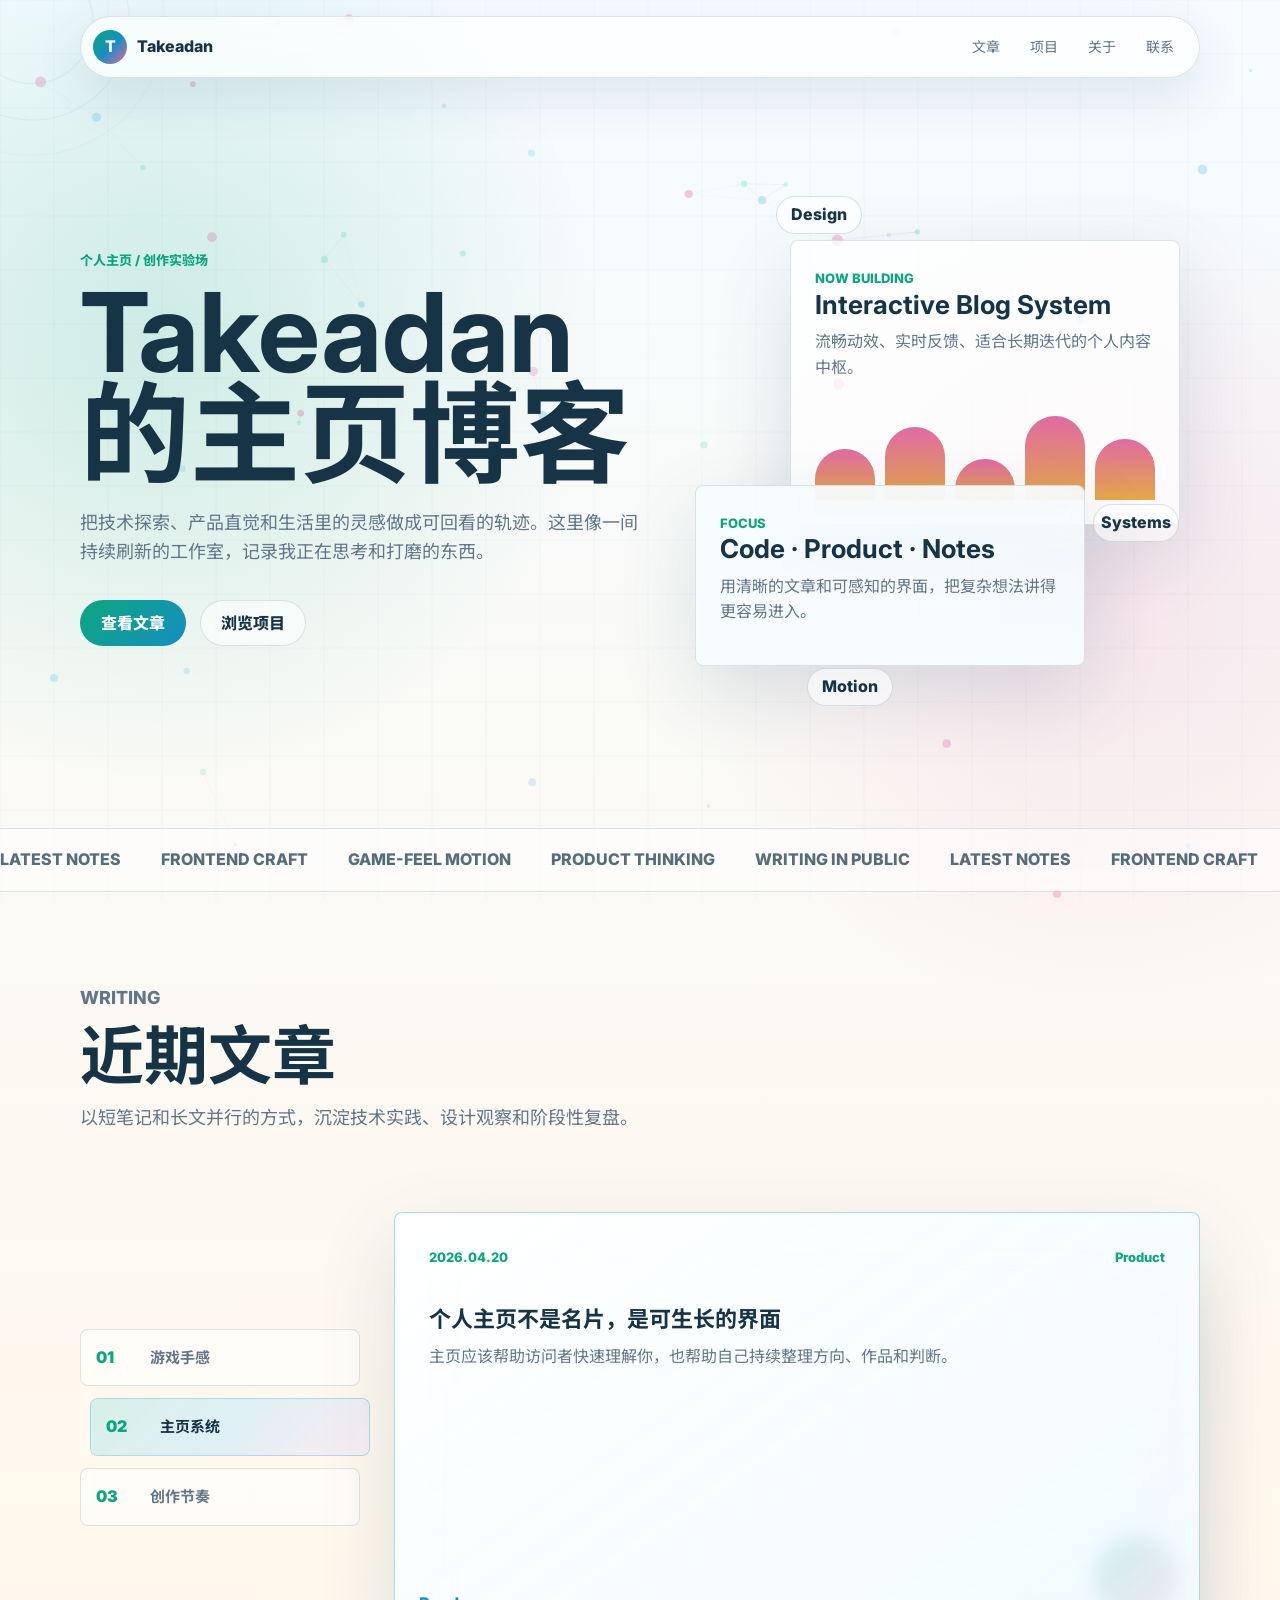
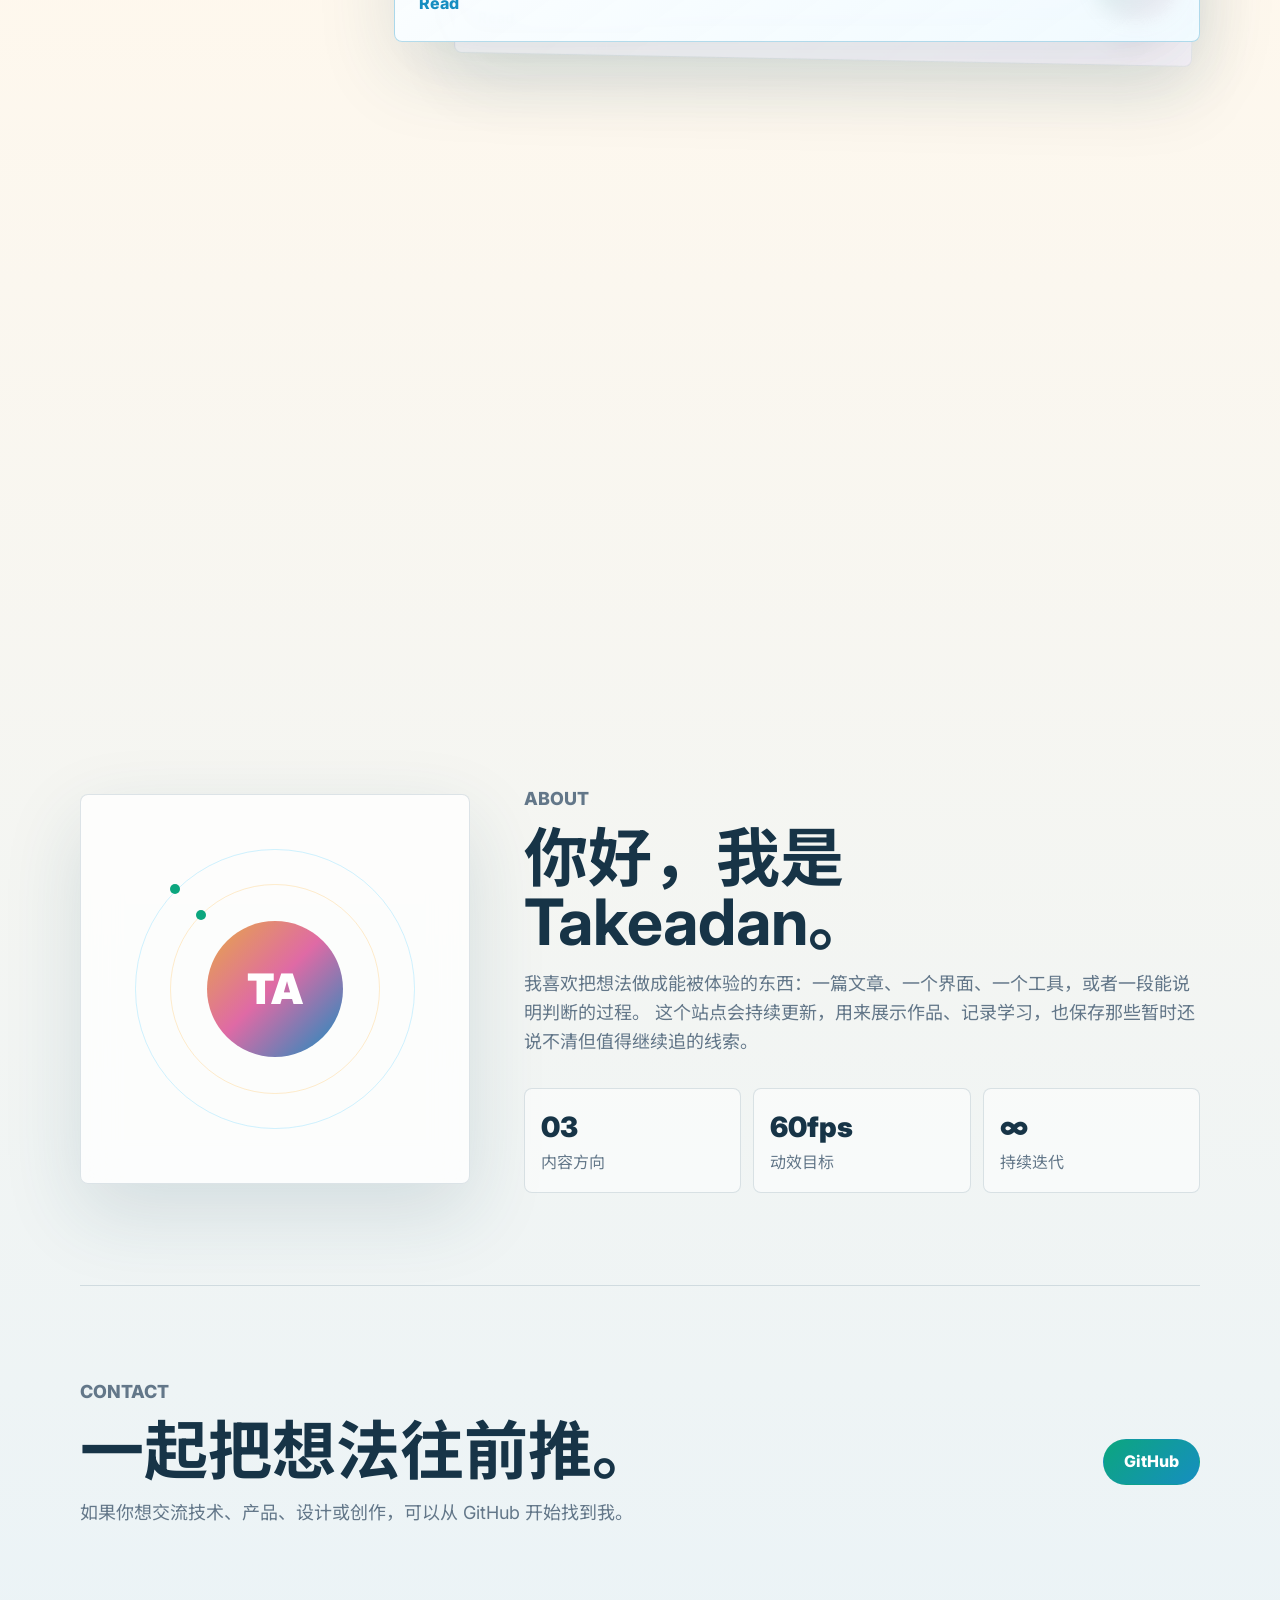
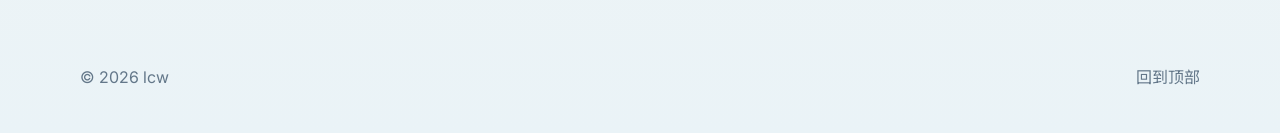
==== commit d83ed50e: "Update footer copyright to lcw" ====
--- a/index.html
+++ b/index.html
@@ -217,7 +217,7 @@
     </main>
 
     <footer class="site-footer">
-      <span>© 2026 Takeadan</span>
+      <span>© 2026 lcw</span>
       <a href="#top">回到顶部</a>
     </footer>
 
